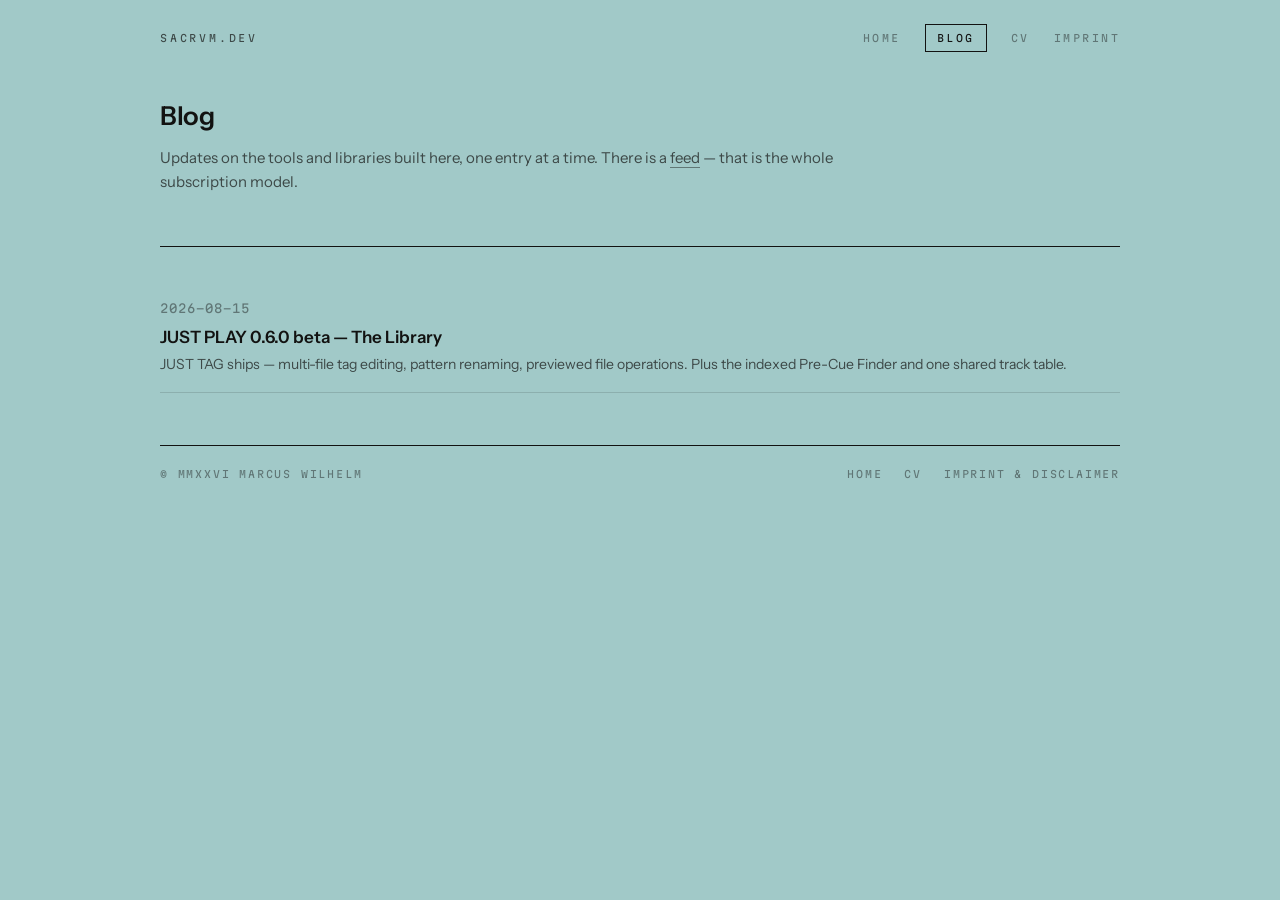
==== blog/index.html @ f569e367 "The blog is about the tools, not the typing Co-Authored-By: Claude Fable 5 <noreply@anthropic.com>" ====
<!doctype html>
<html lang="en">
<head>
<meta charset="utf-8">
<meta name="viewport" content="width=device-width, initial-scale=1">
<title>Blog — SACRVM</title>
<meta name="description" content="Updates on the tools and libraries built here — releases, changes, plans.">
<link rel="canonical" href="https://sacrvm.dev/blog/">
<meta property="og:site_name" content="SACRVM">
<meta property="og:title" content="Blog — SACRVM">
<meta property="og:description" content="Updates on the tools and libraries built here — releases, changes, plans.">
<meta property="og:type" content="website">
<meta property="og:url" content="https://sacrvm.dev/blog/">
<meta property="og:image" content="https://sacrvm.dev/assets/og.png">
<meta name="twitter:card" content="summary_large_image">
<link rel="alternate" type="application/atom+xml" title="SACRVM — Blog" href="/blog/feed.xml">
<link rel="icon" href="/favicon.svg" type="image/svg+xml">
<link rel="icon" href="/favicon.ico" sizes="32x32">
<link rel="apple-touch-icon" href="/apple-touch-icon.png">
<link rel="stylesheet" href="/assets/site.css">
<script src="/assets/site.js" defer></script>
</head>
<body>

<div class="page">

  <site-nav page="blog"><a href="/">SACRVM.DEV</a></site-nav>

  <header class="blog-head">
    <h1>Blog</h1>
    <p>Updates on the tools and libraries built here, one entry at a time.
       There is a <a href="/blog/feed.xml">feed</a>
       — that is the whole subscription model.</p>
  </header>

  <section class="entries">
    <a class="entry-row" href="/blog/2026-08-15-just-play-0-6-0-beta.html">
      <span class="date">2026-08-15</span>
      <span class="t">JUST PLAY 0.6.0 beta — The Library</span>
      <span class="sub">JUST TAG ships — multi-file tag editing, pattern renaming, previewed file operations. Plus the indexed Pre-Cue Finder and one shared track table.</span>
    </a>
  </section>

  <site-footer page="blog"><a href="/">Home</a></site-footer>

</div>

</body>
</html>
---- assets/site.css ----
/* ============================================================================
   SACRVM — shared base. Every page links this file.

   Two colours, and nothing else: celadon paper, near-black ink. Every grey is
   the ink at reduced opacity, every hover is the two colours swapping places.
   Thin 1px boxes, zero radius anywhere.

   Fonts are served from this host on purpose — no request ever leaves for a
   third-party server, and the legal page says so out loud.
   ========================================================================== */

/* -- Fonts (variable; one file covers all weights) --------------------------- */

@font-face{
  font-family:'Martian Mono';
  font-style:normal;font-weight:100 800;font-display:swap;
  src:url(fonts/martian-mono-latin.woff2) format('woff2');
  unicode-range:U+0000-00FF,U+0131,U+0152-0153,U+02BB-02BC,U+02C6,U+02DA,U+02DC,U+0304,U+0308,U+0329,U+2000-206F,U+20AC,U+2122,U+2191,U+2193,U+2212,U+2215,U+FEFF,U+FFFD;
}
@font-face{
  font-family:'Martian Mono';
  font-style:normal;font-weight:100 800;font-display:swap;
  src:url(fonts/martian-mono-latin-ext.woff2) format('woff2');
  unicode-range:U+0100-02BA,U+02BD-02C5,U+02C7-02CC,U+02CE-02D7,U+02DD-02FF,U+0304,U+0308,U+0329,U+1D00-1DBF,U+1E00-1E9F,U+1EF2-1EFF,U+2020,U+20A0-20AB,U+20AD-20C0,U+2113,U+2C60-2C7F,U+A720-A7FF;
}
@font-face{
  /* Shade + block glyphs for the type portrait on the CV page. Hand-built
     (tools/make-blocks-font.py): Martian Mono itself has none, and the
     advance is matched to its measured 0.7em so the grid stays exact. */
  font-family:'Martian Mono';
  font-style:normal;font-weight:100 800;font-display:swap;
  src:url(fonts/sacrvm-blocks.woff2) format('woff2');
  unicode-range:U+2588,U+2591-2593;
}
@font-face{
  font-family:'Instrument Sans';
  font-style:normal;font-weight:400 700;font-display:swap;
  src:url(fonts/instrument-sans-latin.woff2) format('woff2');
  unicode-range:U+0000-00FF,U+0131,U+0152-0153,U+02BB-02BC,U+02C6,U+02DA,U+02DC,U+0304,U+0308,U+0329,U+2000-206F,U+20AC,U+2122,U+2191,U+2193,U+2212,U+2215,U+FEFF,U+FFFD;
}
@font-face{
  font-family:'Instrument Sans';
  font-style:normal;font-weight:400 700;font-display:swap;
  src:url(fonts/instrument-sans-latin-ext.woff2) format('woff2');
  unicode-range:U+0100-02BA,U+02BD-02C5,U+02C7-02CC,U+02CE-02D7,U+02DD-02FF,U+0304,U+0308,U+0329,U+1D00-1DBF,U+1E00-1E9F,U+1EF2-1EFF,U+2020,U+20A0-20AB,U+20AD-20C0,U+2113,U+2C60-2C7F,U+A720-A7FF;
}

/* -- Tokens ------------------------------------------------------------------ */

:root{
  --paper: #A1C9C8;
  --ink:   #121211;
  --ink-70: rgba(18,18,17,.70);
  --ink-45: rgba(18,18,17,.45);
  --ink-14: rgba(18,18,17,.14);
  --wash:   rgba(18,18,17,.06);
  --line:  var(--ink);
  --maxw:  960px;
  --sans:  'Instrument Sans', system-ui, -apple-system, 'Segoe UI', sans-serif;
  --mono:  'Martian Mono', 'Consolas', ui-monospace, monospace;
}

/* -- Base -------------------------------------------------------------------- */

*{box-sizing:border-box;margin:0;padding:0;border-radius:0}

::selection{background:var(--ink);color:var(--paper)}

/* -- Scrollbar: a thin ink bar on paper, square like everything else --------- */

::-webkit-scrollbar{width:12px;height:12px}
::-webkit-scrollbar-track{background:var(--paper)}
::-webkit-scrollbar-thumb{background:var(--ink);border:3px solid var(--paper)}
::-webkit-scrollbar-thumb:hover{border-width:2px}
::-webkit-scrollbar-corner{background:var(--paper)}

/* Firefox (the @supports guard keeps Chromium on the rules above —
   a set scrollbar-color would disable them there). */
@supports (-moz-appearance:none){
  :root{scrollbar-width:thin;scrollbar-color:var(--ink) var(--paper)}
}

body{
  background:var(--paper);
  color:var(--ink);
  font-family:var(--sans);
  font-size:16px;
  line-height:1.6;
  -webkit-font-smoothing:antialiased;
  padding:0 28px;
}

a{color:inherit}

:focus-visible{outline:2px solid var(--ink);outline-offset:3px}

.page{max-width:var(--maxw);margin:0 auto}

/* -- Sections: a hairline, and the label as a tab sitting on it -------------- */

section{position:relative;border-top:1px solid var(--line);padding:56px 0}

.tab{
  position:absolute;top:0;left:0;transform:translateY(-50%);
  background:var(--paper);border:1px solid var(--line);
  padding:6px 14px;
  font-family:var(--mono);font-size:10px;font-weight:400;letter-spacing:.3em;
}

/* -- Chips: thin boxed labels, used wherever a list needs naming ------------- */

.chip{
  font-family:var(--mono);font-size:10px;letter-spacing:.14em;
  border:1px solid currentColor;padding:4px 10px;opacity:.75;
}

/* -- <site-nav>: the top navigation, mono and quiet -------------------------- */

site-nav{display:block;padding:24px 0}
site-nav .bar{display:flex;justify-content:space-between;align-items:center;gap:16px 24px;flex-wrap:wrap}
site-nav a{
  font-family:var(--mono);font-size:10px;letter-spacing:.25em;
  color:var(--ink-45);text-decoration:none;
}
site-nav a:hover{color:var(--ink)}
site-nav .brand{color:var(--ink-70);letter-spacing:.28em}
site-nav .links{display:flex;gap:24px;align-items:center}
site-nav .here{color:var(--ink);border:1px solid var(--ink);padding:5px 11px}

/* -- <site-footer>: hairline, copyright, the legal link ---------------------- */

site-footer{display:block}
site-footer .foot{
  display:flex;justify-content:space-between;gap:16px;flex-wrap:wrap;
  border-top:1px solid var(--line);
  padding:20px 0 56px;
  font-family:var(--mono);font-size:10px;letter-spacing:.18em;
  color:var(--ink-45);
}
site-footer .foot-nav{display:flex;gap:22px}
site-footer a{text-decoration:none;color:var(--ink-45)}
site-footer a:hover{color:var(--ink)}

/* -- Blog: baked static pages — shared here so every entry stays style-free -- */

.blog-head{padding:20px 0 52px}
.blog-head .date{font-family:var(--mono);font-size:12px;letter-spacing:.08em;color:var(--ink-45)}
.blog-head h1{font-size:26px;font-weight:600;letter-spacing:-.01em}
.blog-head .date+h1{margin-top:10px}
.blog-head p{margin-top:8px;color:var(--ink-70);font-size:15px;max-width:68ch}
.blog-head a{border-bottom:1px solid var(--ink-45);text-decoration:none}
.blog-head a:hover{border-bottom-color:var(--ink)}

.prose{max-width:68ch;padding-bottom:52px}
.prose p{font-size:16px;line-height:1.7;margin-bottom:16px}
.prose h2,.prose h3,.prose h4{font-weight:600;margin:32px 0 10px}
.prose h2{font-size:19px}
.prose h3{font-size:16px}
.prose h4{font-size:15px}
.prose a{border-bottom:1px solid var(--ink-45);text-decoration:none}
.prose a:hover{border-bottom-color:var(--ink)}
.prose ul,.prose ol{margin:0 0 16px 22px;font-size:16px;line-height:1.7}
.prose li{margin-bottom:4px}
.prose blockquote{border-left:1px solid var(--ink-45);padding-left:18px;margin:0 0 16px}
.prose blockquote p{color:var(--ink-70)}
.prose code{font-family:var(--mono);font-size:.82em;background:var(--wash);padding:1px 4px}
.prose pre{background:var(--wash);padding:14px 16px;overflow-x:auto;margin-bottom:16px}
.prose pre code{background:none;padding:0;font-size:12.5px;line-height:1.6}
.prose hr{border:0;border-top:1px solid var(--ink-45);margin:32px 0}

.entries{padding-top:32px;padding-bottom:52px}
.entry-row{display:block;padding:16px 0;border-bottom:1px solid var(--ink-14);text-decoration:none}
.entry-row .date{font-family:var(--mono);font-size:12px;letter-spacing:.08em;color:var(--ink-45)}
.entry-row .t{display:block;font-size:17px;font-weight:600;margin-top:4px}
.entry-row .sub{display:block;font-size:14px;color:var(--ink-70);margin-top:2px}
.entry-row:hover .t{text-decoration:underline}
.entries .empty{color:var(--ink-70);font-size:15px}

/* -- Small screens ----------------------------------------------------------- */

@media (max-width:720px){
  body{padding:0 18px}
  section{padding:44px 0}
}

@media (prefers-reduced-motion:reduce){
  *{transition:none !important}
}
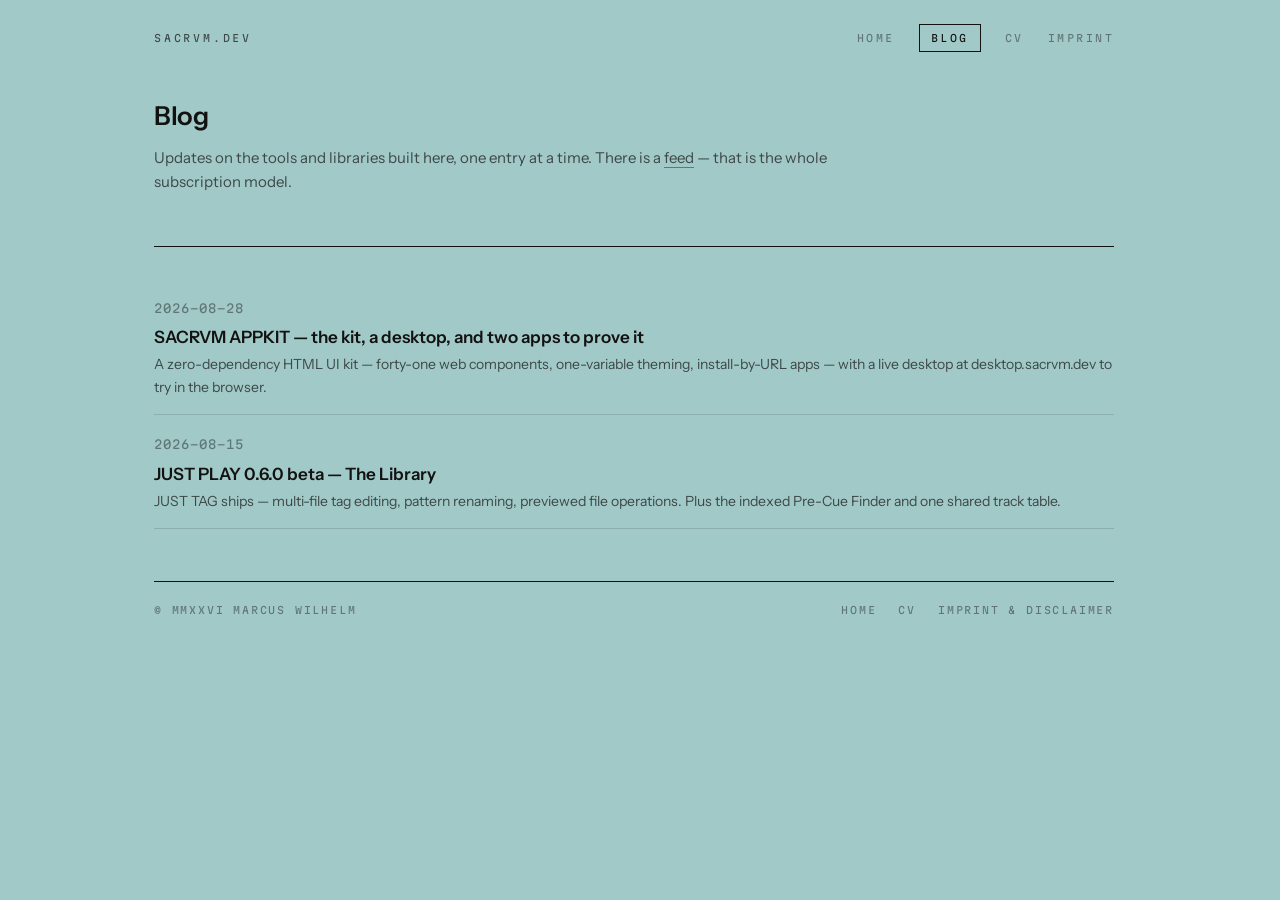
==== commit 5ecffc17: "Blog: SACRVM APPKIT — the kit, a desktop, and two apps to prove it Co-Authored-By: Claude Fable 5 <n" ====
--- a/blog/index.html
+++ b/blog/index.html
@@ -34,6 +34,11 @@
   </header>
 
   <section class="entries">
+    <a class="entry-row" href="/blog/2026-08-28-sacrvm-appkit.html">
+      <span class="date">2026-08-28</span>
+      <span class="t">SACRVM APPKIT — the kit, a desktop, and two apps to prove it</span>
+      <span class="sub">A zero-dependency HTML UI kit — forty-one web components, one-variable theming, install-by-URL apps — with a live desktop at desktop.sacrvm.dev to try in the browser.</span>
+    </a>
     <a class="entry-row" href="/blog/2026-08-15-just-play-0-6-0-beta.html">
       <span class="date">2026-08-15</span>
       <span class="t">JUST PLAY 0.6.0 beta — The Library</span>
--- a/assets/site.css
+++ b/assets/site.css
@@ -64,6 +64,11 @@
 
 *{box-sizing:border-box;margin:0;padding:0;border-radius:0}
 
+/* Reserve the scrollbar's lane on every page. Short pages (no scrollbar) and
+   long pages (scrollbar) get the same viewport width, so nothing shifts
+   sideways when navigating between them. */
+html{scrollbar-gutter:stable}
+
 ::selection{background:var(--ink);color:var(--paper)}
 
 /* -- Scrollbar: a thin ink bar on paper, square like everything else --------- */
@@ -143,7 +148,19 @@
 
 /* -- Blog: baked static pages — shared here so every entry stays style-free -- */
 
+/* Page-to-page crossfade where the browser supports it; everywhere else it
+   is simply a navigation. No JS, no router — the pages stay real. */
+@media not (prefers-reduced-motion: reduce){
+  @view-transition{navigation:auto}
+}
+
 .blog-head{padding:20px 0 52px}
+.blog-head .back{
+  display:inline-block;margin-bottom:20px;
+  font-family:var(--mono);font-size:12px;letter-spacing:.2em;
+  color:var(--ink-70);text-decoration:none;
+}
+.blog-head .back:hover{color:var(--ink)}
 .blog-head .date{font-family:var(--mono);font-size:12px;letter-spacing:.08em;color:var(--ink-45)}
 .blog-head h1{font-size:26px;font-weight:600;letter-spacing:-.01em}
 .blog-head .date+h1{margin-top:10px}
@@ -168,6 +185,21 @@
 .prose pre code{background:none;padding:0;font-size:12.5px;line-height:1.6}
 .prose hr{border:0;border-top:1px solid var(--ink-45);margin:32px 0}
 
+.entry-nav{display:flex;justify-content:space-between;align-items:flex-start;gap:24px;border-top:1px solid var(--ink-14);padding:24px 0 52px}
+.entry-nav>*{flex:1}
+.entry-nav a{text-decoration:none}
+.entry-nav .newer{text-align:right}
+.entry-nav .lbl{display:block;font-family:var(--mono);font-size:10px;letter-spacing:.25em;color:var(--ink-45)}
+.entry-nav .t{display:block;font-size:14px;font-weight:600;margin-top:6px}
+.entry-nav a:hover .lbl{color:var(--ink)}
+.entry-nav a:hover .t{text-decoration:underline}
+.entry-nav .index{
+  flex:0 0 auto;align-self:center;
+  font-family:var(--mono);font-size:11px;letter-spacing:.25em;
+  color:var(--ink);border:1px solid var(--ink);padding:9px 18px;
+}
+.entry-nav .index:hover{background:var(--ink);color:var(--paper)}
+
 .entries{padding-top:32px;padding-bottom:52px}
 .entry-row{display:block;padding:16px 0;border-bottom:1px solid var(--ink-14);text-decoration:none}
 .entry-row .date{font-family:var(--mono);font-size:12px;letter-spacing:.08em;color:var(--ink-45)}
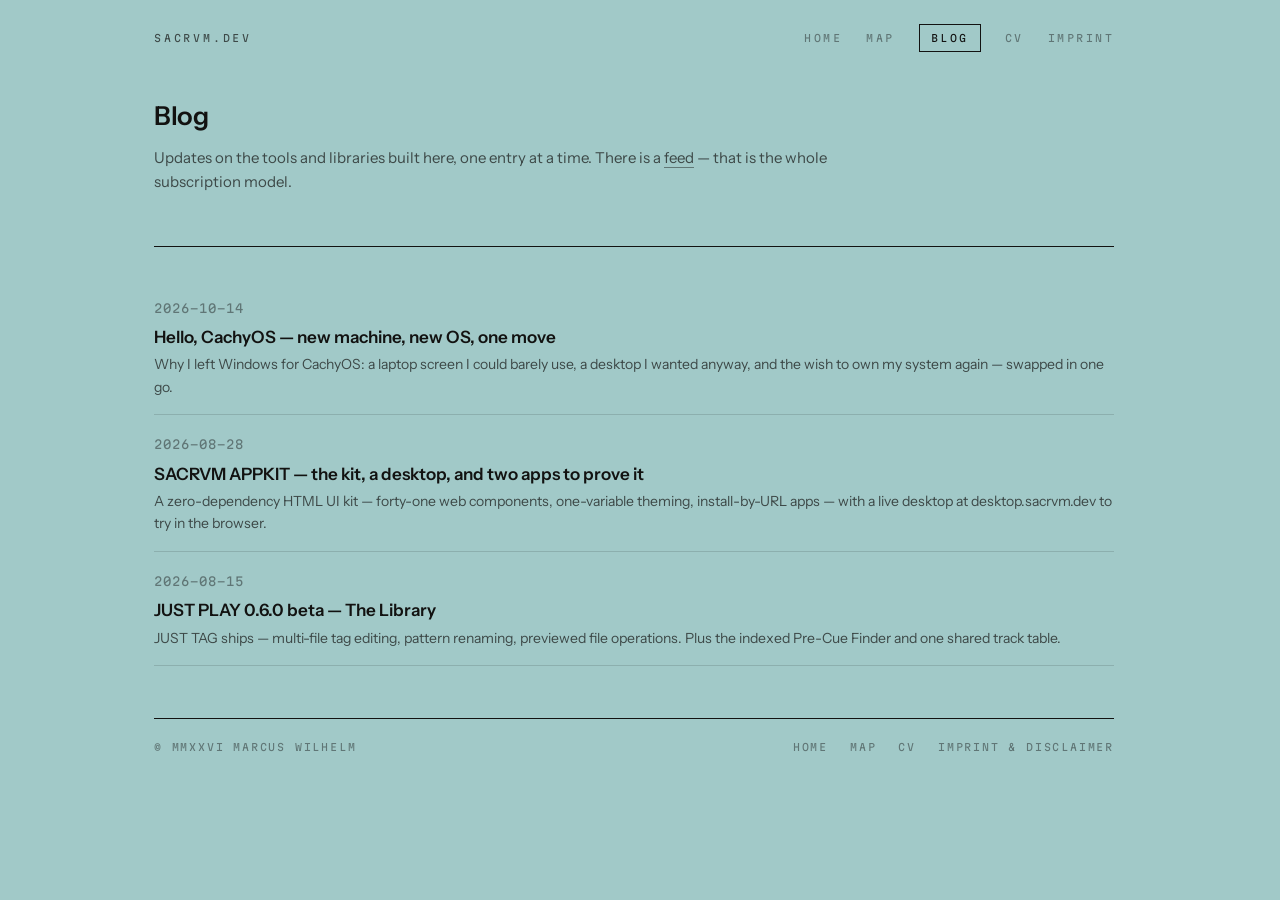
==== commit c2f89c4d: "Blog: Hello, CachyOS — new machine, new OS, one move Why Windows went: the ASUS laptop's MUX that le" ====
--- a/blog/index.html
+++ b/blog/index.html
@@ -34,6 +34,11 @@
   </header>
 
   <section class="entries">
+    <a class="entry-row" href="/blog/2026-10-14-hello-cachyos.html">
+      <span class="date">2026-10-14</span>
+      <span class="t">Hello, CachyOS — new machine, new OS, one move</span>
+      <span class="sub">Why I left Windows for CachyOS: a laptop screen I could barely use, a desktop I wanted anyway, and the wish to own my system again — swapped in one go.</span>
+    </a>
     <a class="entry-row" href="/blog/2026-08-28-sacrvm-appkit.html">
       <span class="date">2026-08-28</span>
       <span class="t">SACRVM APPKIT — the kit, a desktop, and two apps to prove it</span>
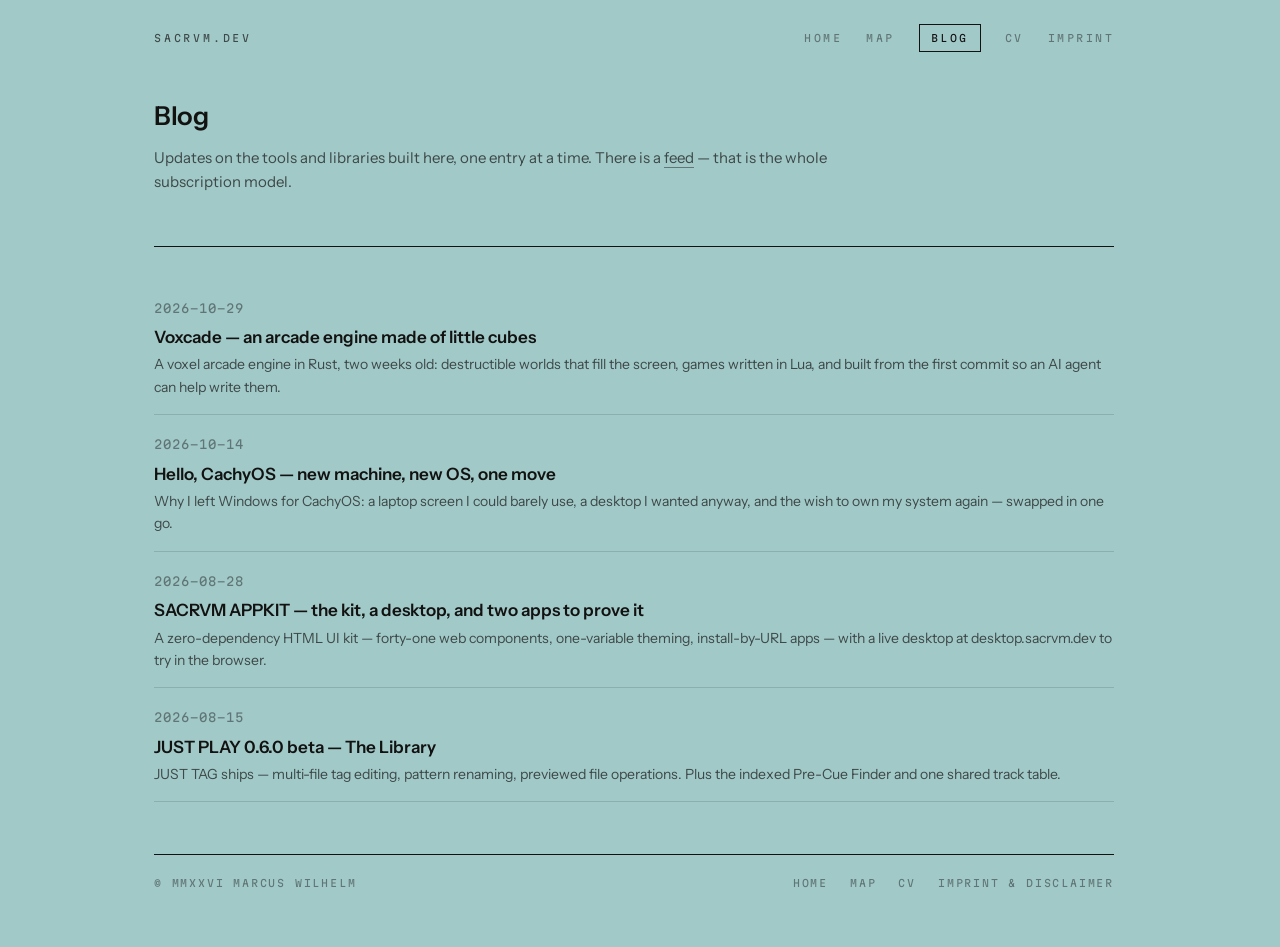
==== commit efeec984: "Blog: Voxcade — an arcade engine made of little cubes Where it comes from, the look, a game as a fol" ====
--- a/blog/index.html
+++ b/blog/index.html
@@ -34,6 +34,11 @@
   </header>
 
   <section class="entries">
+    <a class="entry-row" href="/blog/2026-10-29-voxcade.html">
+      <span class="date">2026-10-29</span>
+      <span class="t">Voxcade — an arcade engine made of little cubes</span>
+      <span class="sub">A voxel arcade engine in Rust, two weeks old: destructible worlds that fill the screen, games written in Lua, and built from the first commit so an AI agent can help write them.</span>
+    </a>
     <a class="entry-row" href="/blog/2026-10-14-hello-cachyos.html">
       <span class="date">2026-10-14</span>
       <span class="t">Hello, CachyOS — new machine, new OS, one move</span>
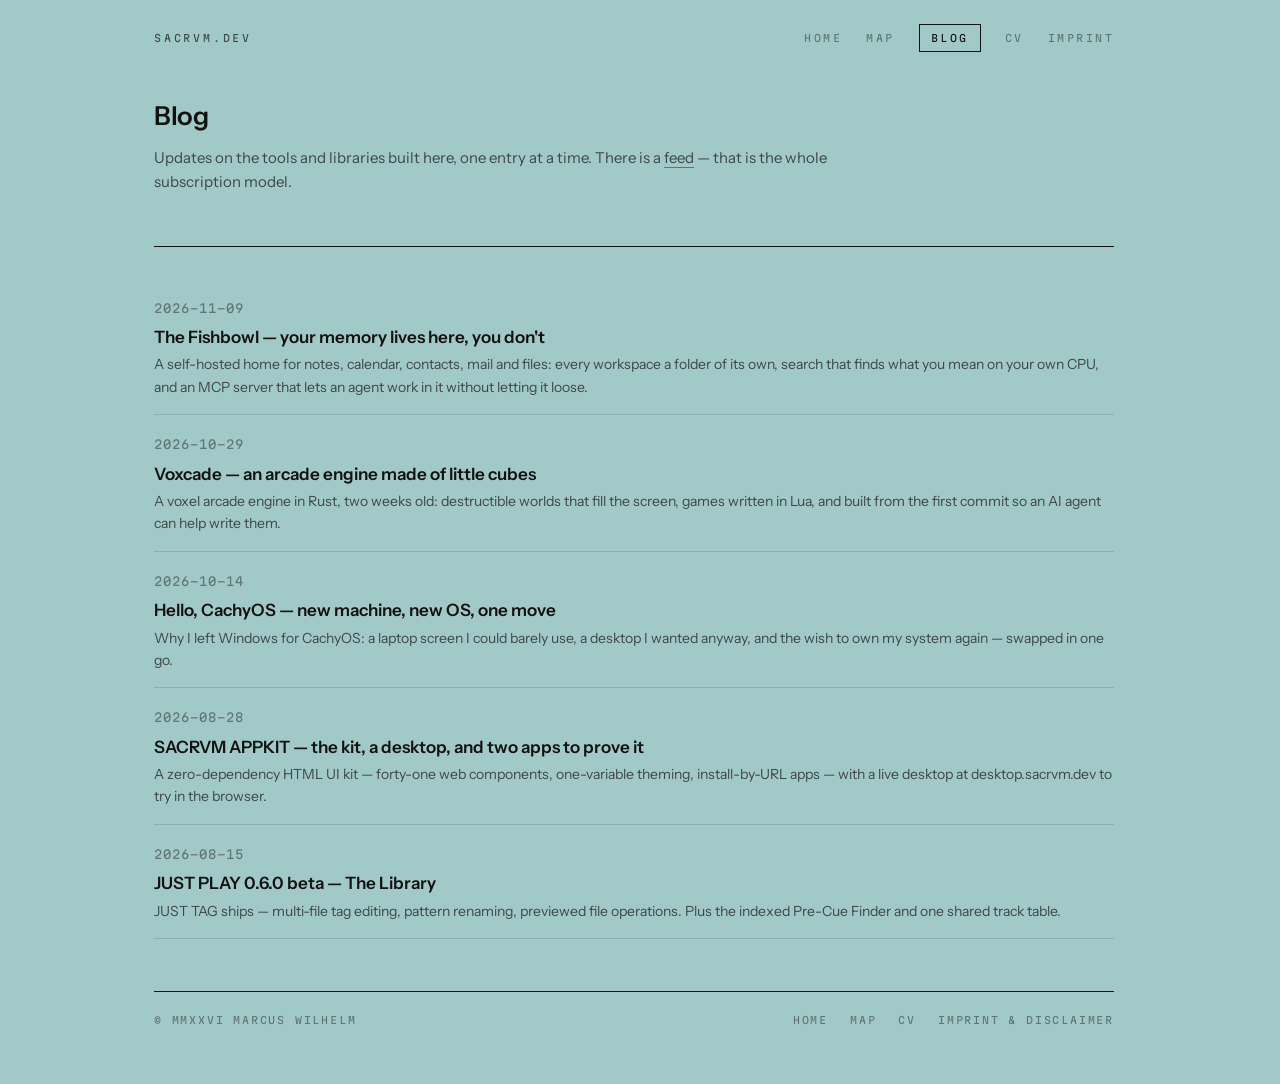
==== commit 4745c085: "Blog: The Fishbowl — your memory lives here, you don't The self-hosted home for notes, calendar, con" ====
--- a/blog/index.html
+++ b/blog/index.html
@@ -34,6 +34,11 @@
   </header>
 
   <section class="entries">
+    <a class="entry-row" href="/blog/2026-11-09-the-fishbowl.html">
+      <span class="date">2026-11-09</span>
+      <span class="t">The Fishbowl — your memory lives here, you don&#x27;t</span>
+      <span class="sub">A self-hosted home for notes, calendar, contacts, mail and files: every workspace a folder of its own, search that finds what you mean on your own CPU, and an MCP server that lets an agent work in it without letting it loose.</span>
+    </a>
     <a class="entry-row" href="/blog/2026-10-29-voxcade.html">
       <span class="date">2026-10-29</span>
       <span class="t">Voxcade — an arcade engine made of little cubes</span>
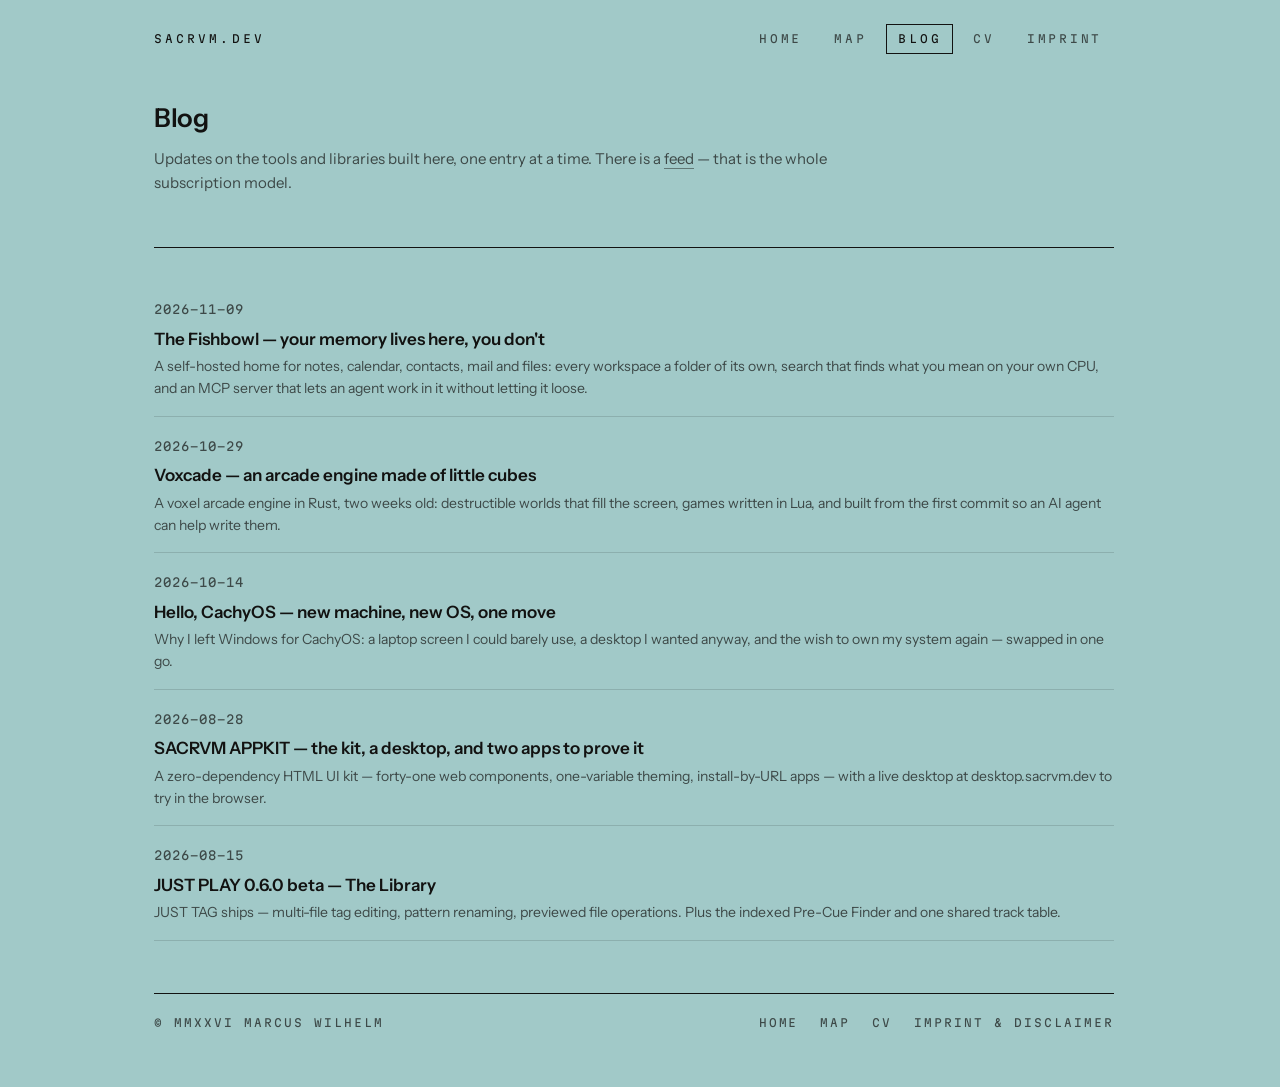
==== commit be167de6: "Navigation without JavaScript The README promises the site reads without JavaScript, but <site-nav> " ====
--- a/blog/index.html
+++ b/blog/index.html
@@ -24,7 +24,7 @@
 
 <div class="page">
 
-  <site-nav page="blog"><a href="/">SACRVM.DEV</a></site-nav>
+  <site-nav page="blog"><nav class="bar"><a class="brand" href="/">SACRVM.DEV</a><div class="links"><a href="/">HOME</a><a href="/map.html">MAP</a><a href="/blog/" class="here" aria-current="page">BLOG</a><a href="/cv.html">CV</a><a href="/imprint.html">IMPRINT</a></div></nav></site-nav>
 
   <header class="blog-head">
     <h1>Blog</h1>
--- a/assets/site.css
+++ b/assets/site.css
@@ -1,9 +1,12 @@
 /* ============================================================================
    SACRVM — shared base. Every page links this file.
 
-   Two colours, and nothing else: celadon paper, near-black ink. Every grey is
-   the ink at reduced opacity, every hover is the two colours swapping places.
-   Thin 1px boxes, zero radius anywhere.
+   Two colours and one signal: celadon paper, near-black ink, and a red-orange
+   spent only where it tells people something: where the keyboard is, and
+   the one thing a page is for. Like the yellow equals key on Braun's ET 66,
+   it is scarce on purpose. Every grey is the ink at reduced opacity, every
+   hover is the two colours swapping places. Thin 1px boxes, zero radius
+   anywhere.
 
    Fonts are served from this host on purpose — no request ever leaves for a
    third-party server, and the legal page says so out loud.
@@ -51,9 +54,13 @@
   --paper: #A1C9C8;
   --ink:   #121211;
   --ink-70: rgba(18,18,17,.70);
-  --ink-45: rgba(18,18,17,.45);
+  --ink-45: rgba(18,18,17,.45);   /* lines only: as text it reads 2.65:1 */
   --ink-14: rgba(18,18,17,.14);
   --wash:   rgba(18,18,17,.06);
+  /* Ink on it reads 5.1:1. Against the paper it is only 2.1:1, so it never
+     stands alone: every signal keeps an ink edge, and nothing depends on
+     seeing the colour. */
+  --signal: #E4572E;
   --line:  var(--ink);
   --maxw:  960px;
   --sans:  'Instrument Sans', system-ui, -apple-system, 'Segoe UI', sans-serif;
@@ -97,7 +104,28 @@
 
 a{color:inherit}
 
-:focus-visible{outline:2px solid var(--ink);outline-offset:3px}
+/* Focus is the signal. A keyboard user scanning a page full of thin ink
+   boxes needs the one they are on to be the one with colour; the ink
+   outline stays, so it holds without colour vision too. !important on
+   purpose: buttons that set background:none (dialog close, the map's
+   relation links) must not silence it. */
+:focus-visible{
+  outline:2px solid var(--ink);outline-offset:3px;
+  background-color:var(--signal) !important;color:var(--ink) !important;
+}
+
+/* The one main action of a page, at most one per page: the signal again,
+   in a box tall enough for a thumb (44px). */
+.reach{margin-top:26px}
+.cta{
+  display:inline-block;
+  font-family:var(--mono);font-size:11px;letter-spacing:.2em;
+  border:1px solid var(--ink);background:var(--signal);color:var(--ink);
+  padding:13px 18px;text-decoration:none;
+  transition:background .15s ease,color .15s ease;
+}
+.cta .addr{letter-spacing:.04em;margin-left:.6em}
+.cta:hover{background:var(--ink);color:var(--paper)}
 
 .page{max-width:var(--maxw);margin:0 auto}
 
@@ -124,13 +152,16 @@
 site-nav{display:block;padding:24px 0}
 site-nav .bar{display:flex;justify-content:space-between;align-items:center;gap:16px 24px;flex-wrap:wrap}
 site-nav a{
-  font-family:var(--mono);font-size:10px;letter-spacing:.25em;
-  color:var(--ink-45);text-decoration:none;
+  font-family:var(--mono);font-size:11px;letter-spacing:.25em;
+  color:var(--ink-70);text-decoration:none;
 }
 site-nav a:hover{color:var(--ink)}
-site-nav .brand{color:var(--ink-70);letter-spacing:.28em}
-site-nav .links{display:flex;gap:24px;align-items:center}
-site-nav .here{color:var(--ink);border:1px solid var(--ink);padding:5px 11px}
+site-nav .brand{color:var(--ink);letter-spacing:.28em}
+/* Every link wears the box the current page wears, empty until it is the
+   current one: the targets are the same size, and nothing shifts. */
+site-nav .links{display:flex;gap:8px;align-items:center;flex-wrap:wrap}
+site-nav .links a{border:1px solid transparent;padding:5px 11px}
+site-nav .links a.here{color:var(--ink);border-color:var(--ink)}
 
 /* -- <site-footer>: hairline, copyright, the legal link ---------------------- */
 
@@ -139,11 +170,11 @@
   display:flex;justify-content:space-between;gap:16px;flex-wrap:wrap;
   border-top:1px solid var(--line);
   padding:20px 0 56px;
-  font-family:var(--mono);font-size:10px;letter-spacing:.18em;
-  color:var(--ink-45);
+  font-family:var(--mono);font-size:11px;letter-spacing:.18em;
+  color:var(--ink-70);
 }
 site-footer .foot-nav{display:flex;gap:22px}
-site-footer a{text-decoration:none;color:var(--ink-45)}
+site-footer a{text-decoration:none;color:var(--ink-70)}
 site-footer a:hover{color:var(--ink)}
 
 /* -- Blog: baked static pages — shared here so every entry stays style-free -- */
@@ -161,7 +192,7 @@
   color:var(--ink-70);text-decoration:none;
 }
 .blog-head .back:hover{color:var(--ink)}
-.blog-head .date{font-family:var(--mono);font-size:12px;letter-spacing:.08em;color:var(--ink-45)}
+.blog-head .date{font-family:var(--mono);font-size:12px;letter-spacing:.08em;color:var(--ink-70)}
 .blog-head h1{font-size:26px;font-weight:600;letter-spacing:-.01em}
 .blog-head .date+h1{margin-top:10px}
 .blog-head p{margin-top:8px;color:var(--ink-70);font-size:15px;max-width:68ch}
@@ -189,7 +220,7 @@
 .entry-nav>*{flex:1}
 .entry-nav a{text-decoration:none}
 .entry-nav .newer{text-align:right}
-.entry-nav .lbl{display:block;font-family:var(--mono);font-size:10px;letter-spacing:.25em;color:var(--ink-45)}
+.entry-nav .lbl{display:block;font-family:var(--mono);font-size:11px;letter-spacing:.25em;color:var(--ink-70)}
 .entry-nav .t{display:block;font-size:14px;font-weight:600;margin-top:6px}
 .entry-nav a:hover .lbl{color:var(--ink)}
 .entry-nav a:hover .t{text-decoration:underline}
@@ -202,7 +233,7 @@
 
 .entries{padding-top:32px;padding-bottom:52px}
 .entry-row{display:block;padding:16px 0;border-bottom:1px solid var(--ink-14);text-decoration:none}
-.entry-row .date{font-family:var(--mono);font-size:12px;letter-spacing:.08em;color:var(--ink-45)}
+.entry-row .date{font-family:var(--mono);font-size:12px;letter-spacing:.08em;color:var(--ink-70)}
 .entry-row .t{display:block;font-size:17px;font-weight:600;margin-top:4px}
 .entry-row .sub{display:block;font-size:14px;color:var(--ink-70);margin-top:2px}
 .entry-row:hover .t{text-decoration:underline}
@@ -213,6 +244,12 @@
 @media (max-width:720px){
   body{padding:0 18px}
   section{padding:44px 0}
+  /* A phone is held in one hand and tapped with a thumb: every way off
+     the page gets 44px of height. */
+  site-nav .links{gap:0}
+  site-nav .links a{padding:13px 7px}
+  site-footer .foot-nav{flex-wrap:wrap;gap:0 18px}
+  site-footer .foot-nav a{display:inline-block;padding:13px 0}
 }
 
 @media (prefers-reduced-motion:reduce){
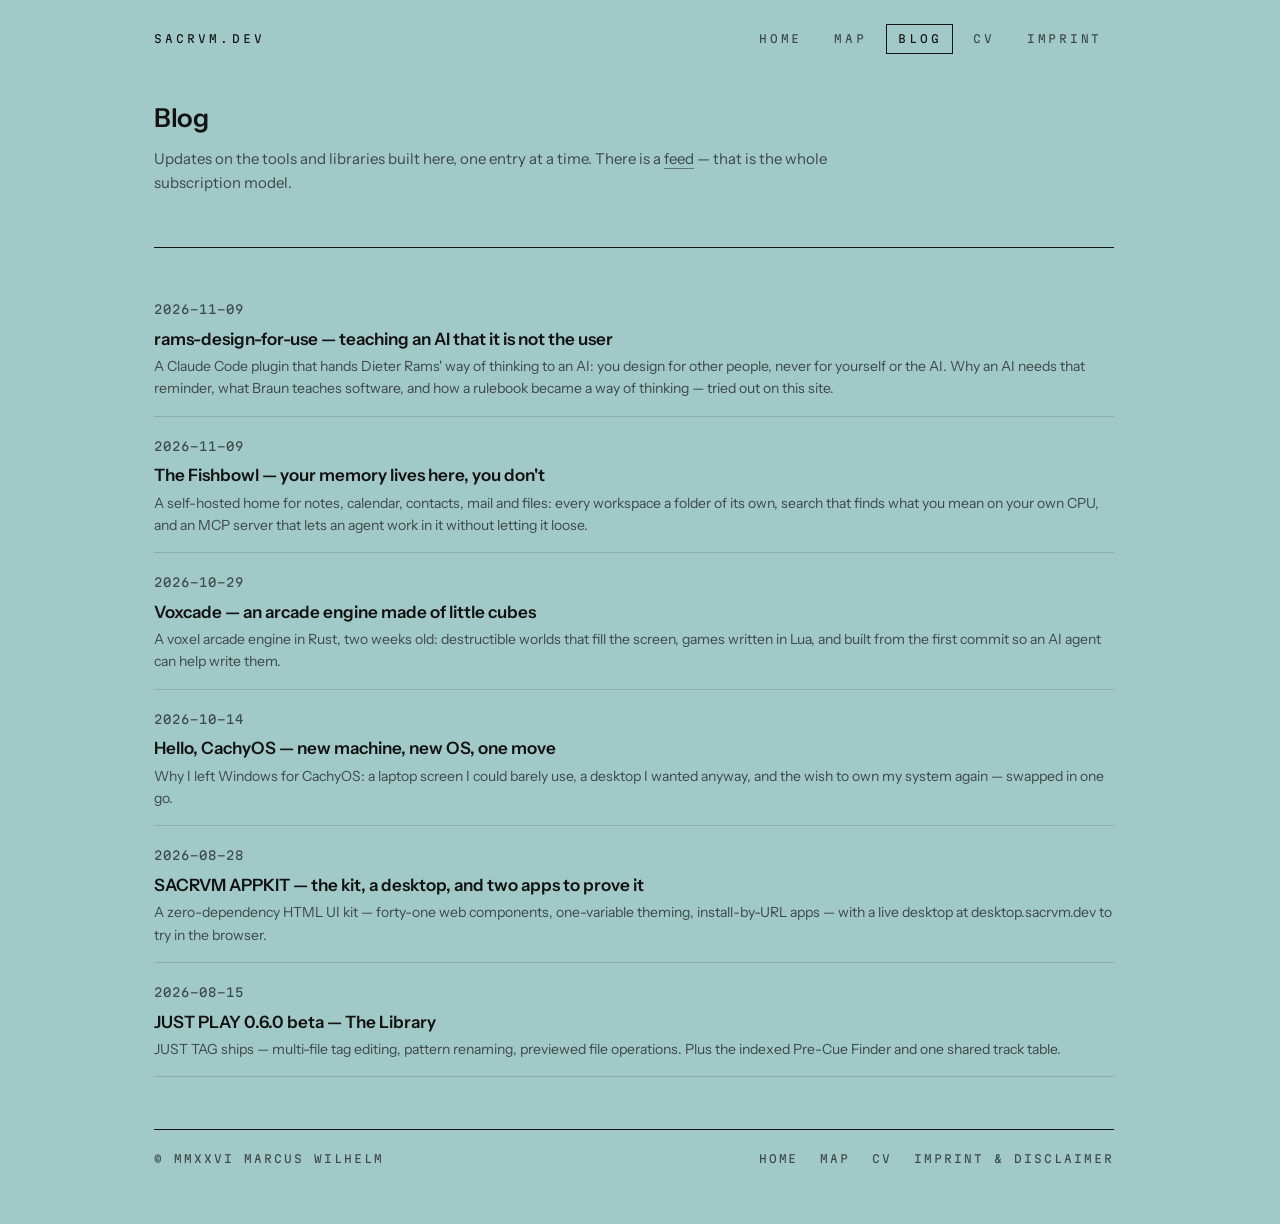
==== commit 3b92a393: "Blog: rams-design-for-use — teaching an AI that it is not the user Why an AI needs the reminder, wha" ====
--- a/blog/index.html
+++ b/blog/index.html
@@ -34,6 +34,11 @@
   </header>
 
   <section class="entries">
+    <a class="entry-row" href="/blog/2026-11-09-you-are-not-the-user.html">
+      <span class="date">2026-11-09</span>
+      <span class="t">rams-design-for-use — teaching an AI that it is not the user</span>
+      <span class="sub">A Claude Code plugin that hands Dieter Rams&#x27; way of thinking to an AI: you design for other people, never for yourself or the AI. Why an AI needs that reminder, what Braun teaches software, and how a rulebook became a way of thinking — tried out on this site.</span>
+    </a>
     <a class="entry-row" href="/blog/2026-11-09-the-fishbowl.html">
       <span class="date">2026-11-09</span>
       <span class="t">The Fishbowl — your memory lives here, you don&#x27;t</span>
--- a/assets/site.css
+++ b/assets/site.css
@@ -5,8 +5,9 @@
    spent only where it tells people something: where the keyboard is, and
    the one thing a page is for. Like the yellow equals key on Braun's ET 66,
    it is scarce on purpose. Every grey is the ink at reduced opacity, every
-   hover is the two colours swapping places. Thin 1px boxes, zero radius
-   anywhere.
+   hover is the two colours swapping places, at once: a fade would carry
+   text and ground through the same grey together (1.3:1 halfway), and the
+   box would blink. Thin 1px boxes, zero radius anywhere.
 
    Fonts are served from this host on purpose — no request ever leaves for a
    third-party server, and the legal page says so out loud.
@@ -122,10 +123,15 @@
   font-family:var(--mono);font-size:11px;letter-spacing:.2em;
   border:1px solid var(--ink);background:var(--signal);color:var(--ink);
   padding:13px 18px;text-decoration:none;
-  transition:background .15s ease,color .15s ease;
 }
 .cta .addr{letter-spacing:.04em;margin-left:.6em}
 .cta:hover{background:var(--ink);color:var(--paper)}
+
+/* A link that leaves the site opens a new tab, and says so: the arrow for
+   the eye, the words for a screen reader, because a new tab takes the Back
+   button away. Typed arrows would drift; this is the only one. */
+a[target="_blank"]::after{content:'\00a0\2197';content:'\00a0\2197' / ', opens in a new tab'}
+a.project[target="_blank"]::after{content:none}
 
 .page{max-width:var(--maxw);margin:0 auto}
 
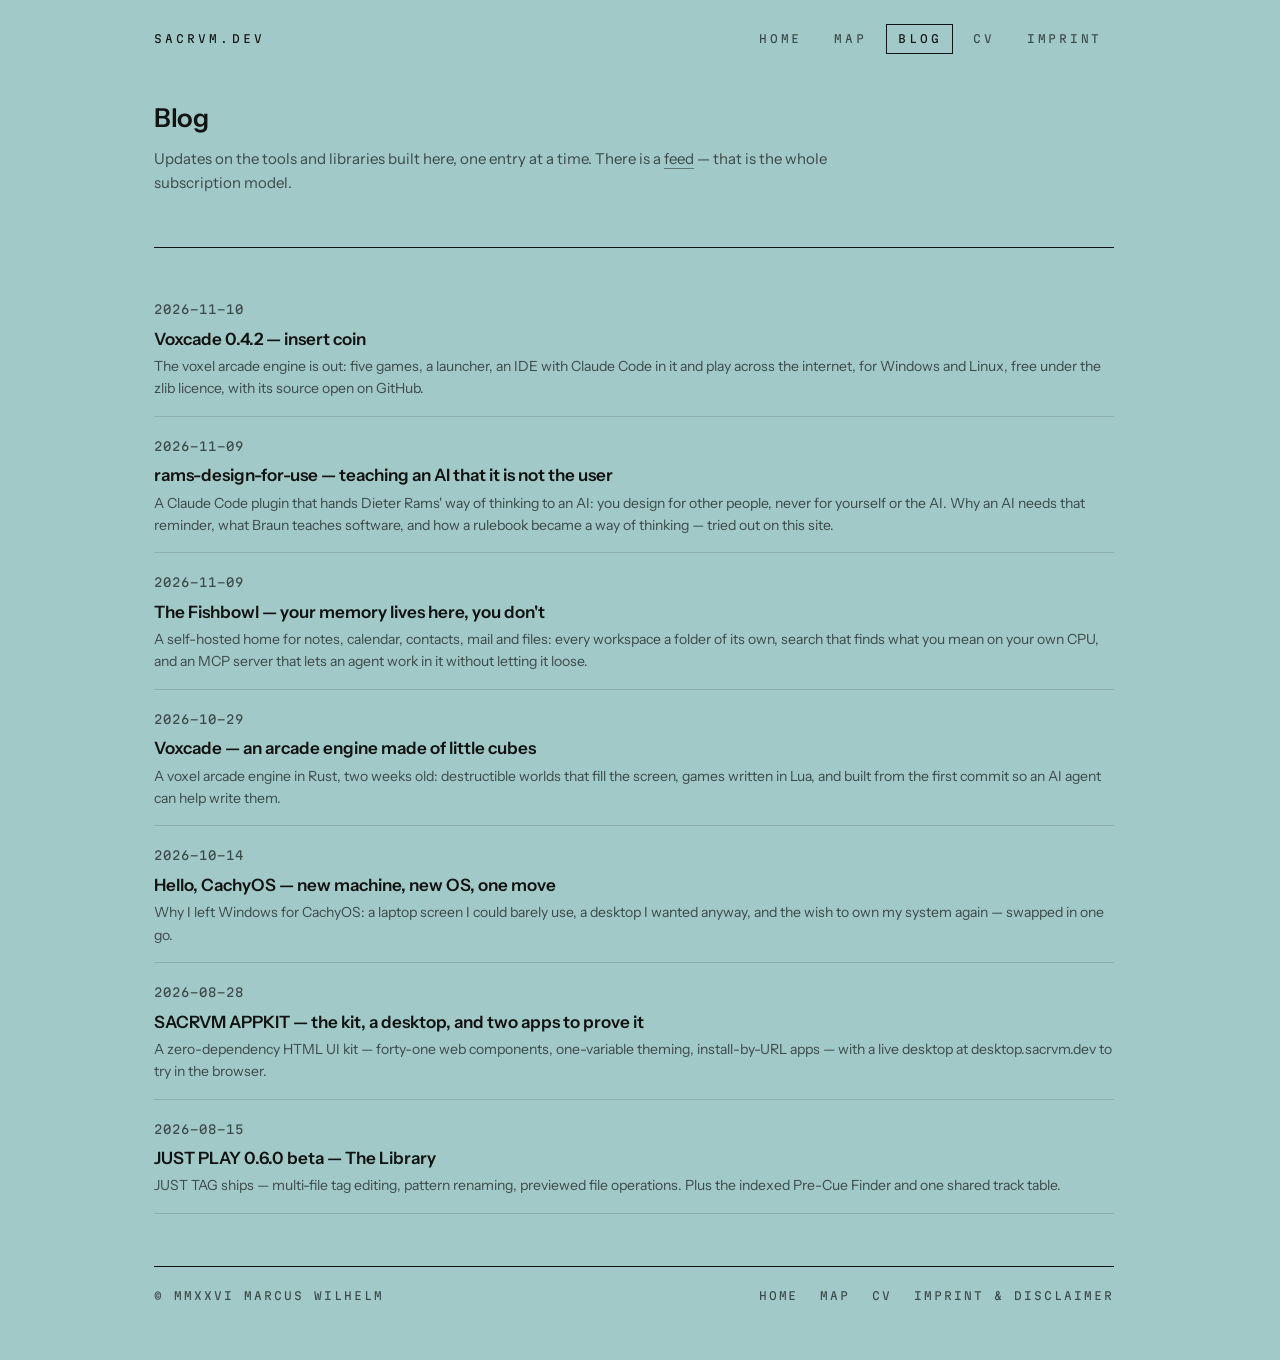
==== commit d22472b2: "Blog: Voxcade 0.4.2 — insert coin Twelve days after the first post: the release, what is in it, why " ====
--- a/blog/index.html
+++ b/blog/index.html
@@ -34,6 +34,11 @@
   </header>
 
   <section class="entries">
+    <a class="entry-row" href="/blog/2026-11-10-voxcade-0-4-2.html">
+      <span class="date">2026-11-10</span>
+      <span class="t">Voxcade 0.4.2 — insert coin</span>
+      <span class="sub">The voxel arcade engine is out: five games, a launcher, an IDE with Claude Code in it and play across the internet, for Windows and Linux, free under the zlib licence, with its source open on GitHub.</span>
+    </a>
     <a class="entry-row" href="/blog/2026-11-09-you-are-not-the-user.html">
       <span class="date">2026-11-09</span>
       <span class="t">rams-design-for-use — teaching an AI that it is not the user</span>
